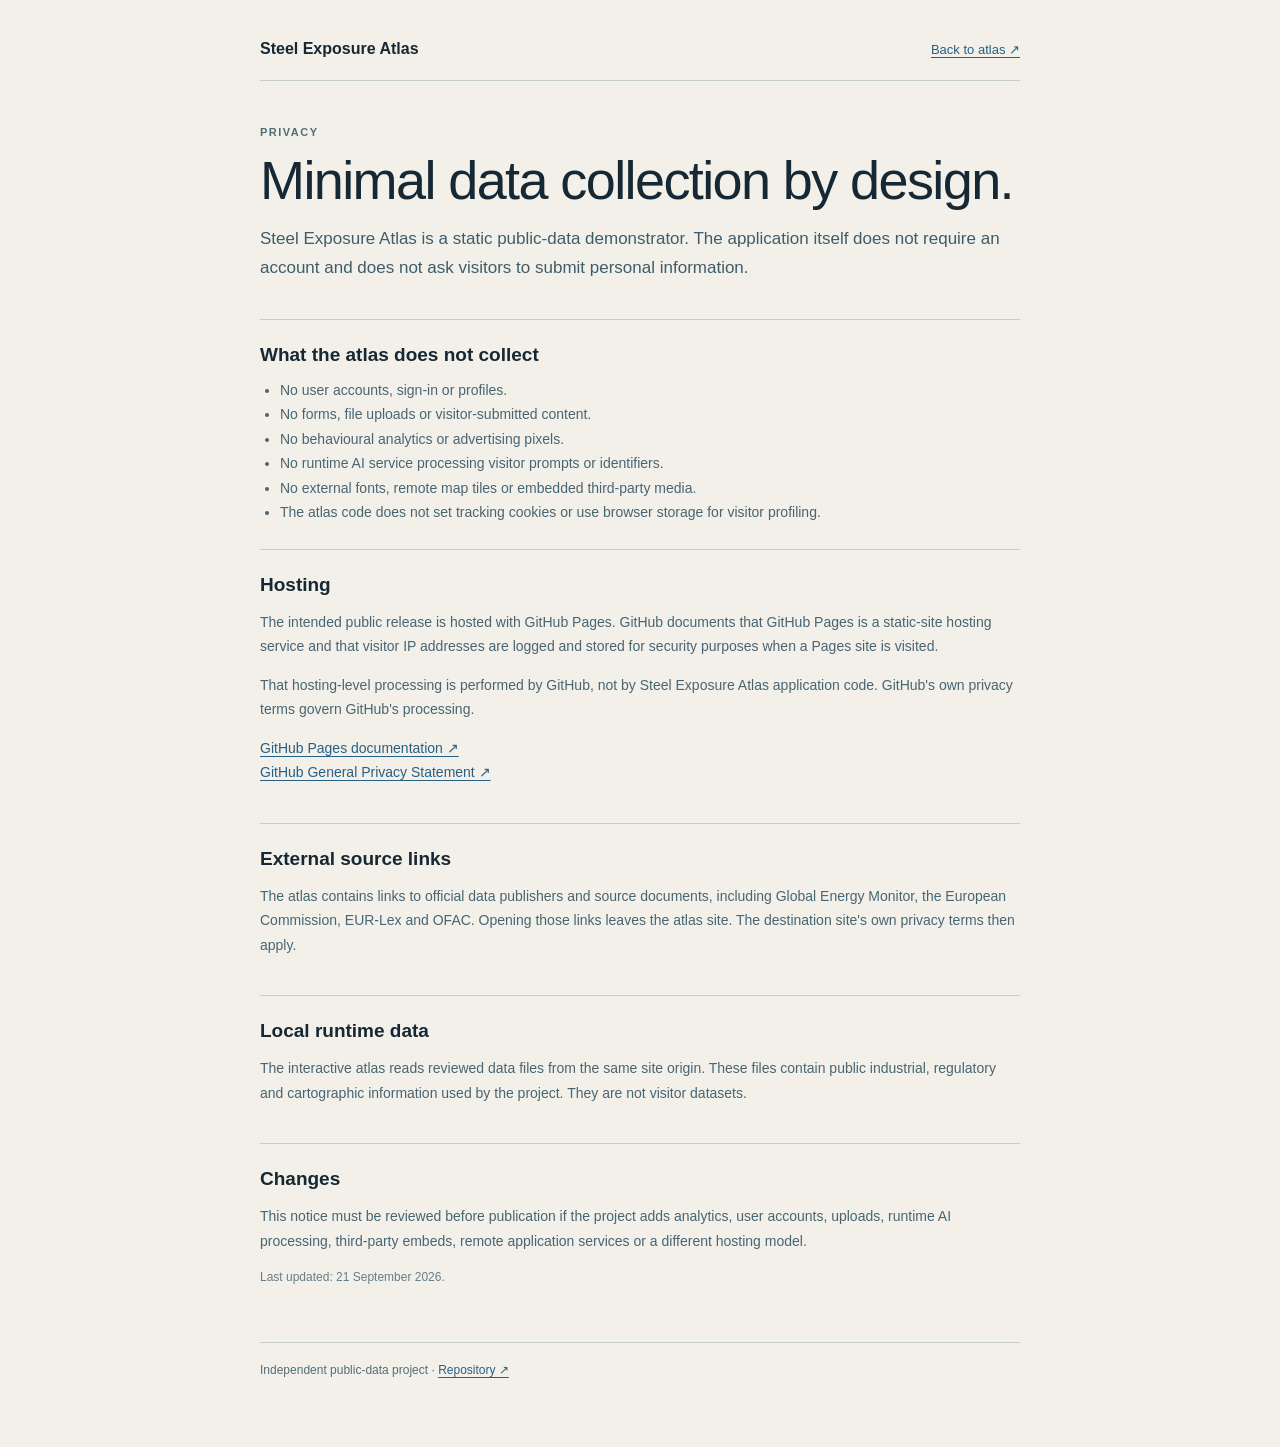
==== privacy.html @ 814336a6 "feat: add public privacy notice" ====
<!doctype html>
<html lang="en">
<head>
  <meta charset="utf-8">
  <meta name="viewport" content="width=device-width,initial-scale=1">
  <meta name="robots" content="noindex,nofollow">
  <meta name="referrer" content="no-referrer">
  <meta http-equiv="Content-Security-Policy" content="default-src 'self'; style-src 'self'; img-src 'none'; connect-src 'none'; font-src 'none'; object-src 'none'; base-uri 'none'; form-action 'none'; frame-ancestors 'none'">
  <title>Privacy · Steel Exposure Atlas</title>
  <meta name="description" content="Privacy information for the Steel Exposure Atlas public-data demonstrator.">
  <link rel="stylesheet" href="./src/privacy.css?v=20260921-1">
</head>
<body>
  <main class="wrap">
    <div class="top">
      <a class="brand" href="./index.html">Steel Exposure Atlas</a>
      <a class="back" href="./index.html">Back to atlas ↗</a>
    </div>

    <p class="eyebrow">PRIVACY</p>
    <h1>Minimal data collection by design.</h1>
    <p class="lead">Steel Exposure Atlas is a static public-data demonstrator. The application itself does not require an account and does not ask visitors to submit personal information.</p>

    <section>
      <h2>What the atlas does not collect</h2>
      <ul>
        <li>No user accounts, sign-in or profiles.</li>
        <li>No forms, file uploads or visitor-submitted content.</li>
        <li>No behavioural analytics or advertising pixels.</li>
        <li>No runtime AI service processing visitor prompts or identifiers.</li>
        <li>No external fonts, remote map tiles or embedded third-party media.</li>
        <li>The atlas code does not set tracking cookies or use browser storage for visitor profiling.</li>
      </ul>
    </section>

    <section>
      <h2>Hosting</h2>
      <p>The intended public release is hosted with GitHub Pages. GitHub documents that GitHub Pages is a static-site hosting service and that visitor IP addresses are logged and stored for security purposes when a Pages site is visited.</p>
      <p>That hosting-level processing is performed by GitHub, not by Steel Exposure Atlas application code. GitHub's own privacy terms govern GitHub's processing.</p>
      <p><a href="https://docs.github.com/en/pages/getting-started-with-github-pages/what-is-github-pages" rel="noreferrer">GitHub Pages documentation ↗</a><br>
      <a href="https://docs.github.com/en/site-policy/privacy-policies/github-general-privacy-statement" rel="noreferrer">GitHub General Privacy Statement ↗</a></p>
    </section>

    <section>
      <h2>External source links</h2>
      <p>The atlas contains links to official data publishers and source documents, including Global Energy Monitor, the European Commission, EUR-Lex and OFAC. Opening those links leaves the atlas site. The destination site's own privacy terms then apply.</p>
    </section>

    <section>
      <h2>Local runtime data</h2>
      <p>The interactive atlas reads reviewed data files from the same site origin. These files contain public industrial, regulatory and cartographic information used by the project. They are not visitor datasets.</p>
    </section>

    <section>
      <h2>Changes</h2>
      <p>This notice must be reviewed before publication if the project adds analytics, user accounts, uploads, runtime AI processing, third-party embeds, remote application services or a different hosting model.</p>
      <p class="note">Last updated: 21 September 2026.</p>
    </section>

    <footer>
      Independent public-data project · <a href="https://github.com/penovx/steel-exposure-atlas" rel="noreferrer">Repository ↗</a>
    </footer>
  </main>
</body>
</html>
---- src/privacy.css ----
:root{
  color-scheme:light;
  --paper:#f2f0e9;
  --ink:#152833;
  --muted:#526d7a;
  --line:#c5cdc8;
  --link:#286083;
  font-family:'Segoe UI Variable','Segoe UI',Arial,sans-serif;
  background:var(--paper);
  color:var(--ink);
}
*{box-sizing:border-box}
body{margin:0;background:var(--paper);color:var(--ink)}
a{color:var(--link);text-underline-offset:3px}
.wrap{width:min(760px,calc(100% - 40px));margin:0 auto;padding:40px 0 70px}
.top{display:flex;justify-content:space-between;align-items:center;gap:20px;padding-bottom:22px;border-bottom:1px solid var(--line)}
.brand{font-weight:650;text-decoration:none;color:var(--ink)}
.back{font-size:13px}
.eyebrow{margin:42px 0 10px;font-size:11px;letter-spacing:1.5px;font-weight:650;color:var(--muted)}
h1{font-size:clamp(34px,6vw,54px);line-height:1.05;letter-spacing:-1.6px;font-weight:520;margin:0 0 16px}
.lead{font-size:17px;line-height:1.7;color:#3f5c6b;margin:0 0 36px}
section{padding:24px 0;border-top:1px solid var(--line)}
h2{font-size:19px;font-weight:620;margin:0 0 12px}
p,li{font-size:14px;line-height:1.75;color:#486573}
ul{padding-left:20px;margin:10px 0 0}
.note{font-size:12px;color:#667d89}
footer{border-top:1px solid var(--line);margin-top:18px;padding-top:20px;font-size:12px;color:var(--muted)}
@media(max-width:560px){.wrap{width:min(100% - 28px,760px);padding-top:24px}.top{align-items:flex-start;flex-direction:column;gap:8px}.eyebrow{margin-top:30px}}
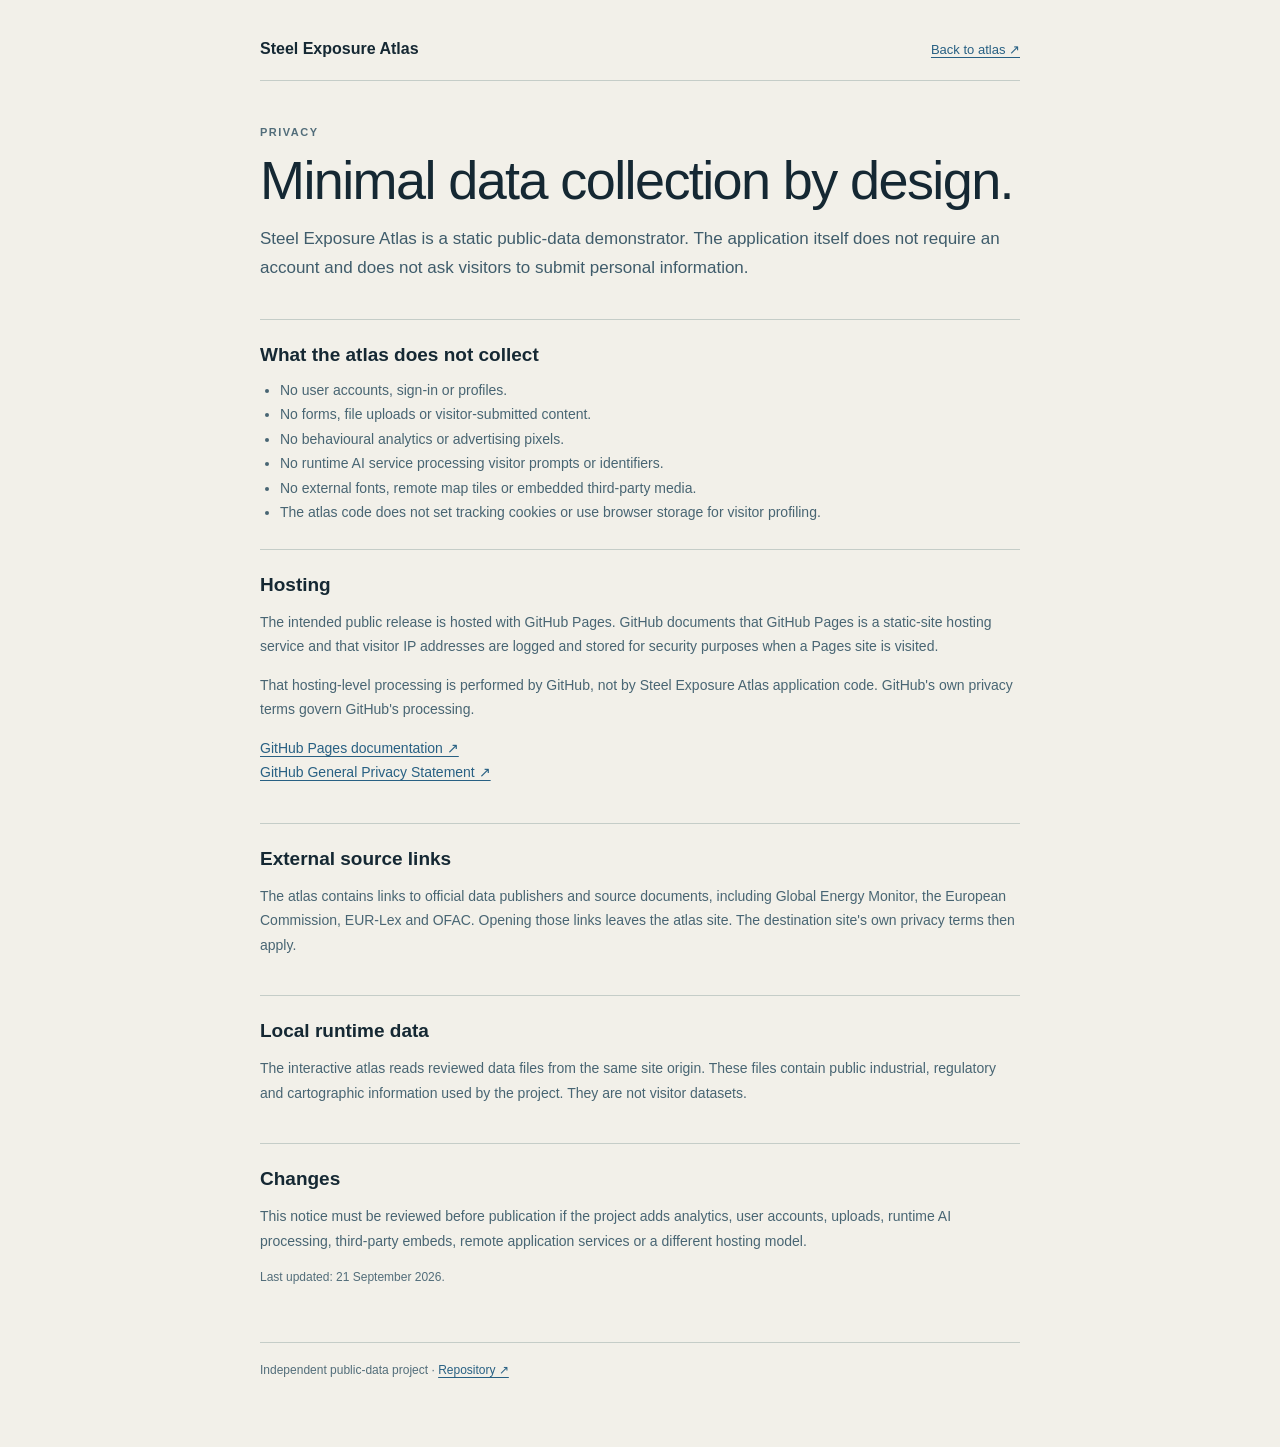
==== commit 9abcade7: "fix: remove unsupported meta CSP directive" ====
--- a/privacy.html
+++ b/privacy.html
@@ -5,7 +5,7 @@
   <meta name="viewport" content="width=device-width,initial-scale=1">
   <meta name="robots" content="noindex,nofollow">
   <meta name="referrer" content="no-referrer">
-  <meta http-equiv="Content-Security-Policy" content="default-src 'self'; style-src 'self'; img-src 'none'; connect-src 'none'; font-src 'none'; object-src 'none'; base-uri 'none'; form-action 'none'; frame-ancestors 'none'">
+  <meta http-equiv="Content-Security-Policy" content="default-src 'self'; style-src 'self'; img-src 'none'; connect-src 'none'; font-src 'none'; object-src 'none'; base-uri 'none'; form-action 'none'">
   <title>Privacy · Steel Exposure Atlas</title>
   <meta name="description" content="Privacy information for the Steel Exposure Atlas public-data demonstrator.">
   <link rel="stylesheet" href="./src/privacy.css?v=20260921-1">
--- a/src/privacy.css
+++ b/src/privacy.css
@@ -23,6 +23,6 @@
 h2{font-size:19px;font-weight:620;margin:0 0 12px}
 p,li{font-size:14px;line-height:1.75;color:#486573}
 ul{padding-left:20px;margin:10px 0 0}
-.note{font-size:12px;color:#667d89}
+.note{font-size:12px;color:var(--muted)}
 footer{border-top:1px solid var(--line);margin-top:18px;padding-top:20px;font-size:12px;color:var(--muted)}
 @media(max-width:560px){.wrap{width:min(100% - 28px,760px);padding-top:24px}.top{align-items:flex-start;flex-direction:column;gap:8px}.eyebrow{margin-top:30px}}
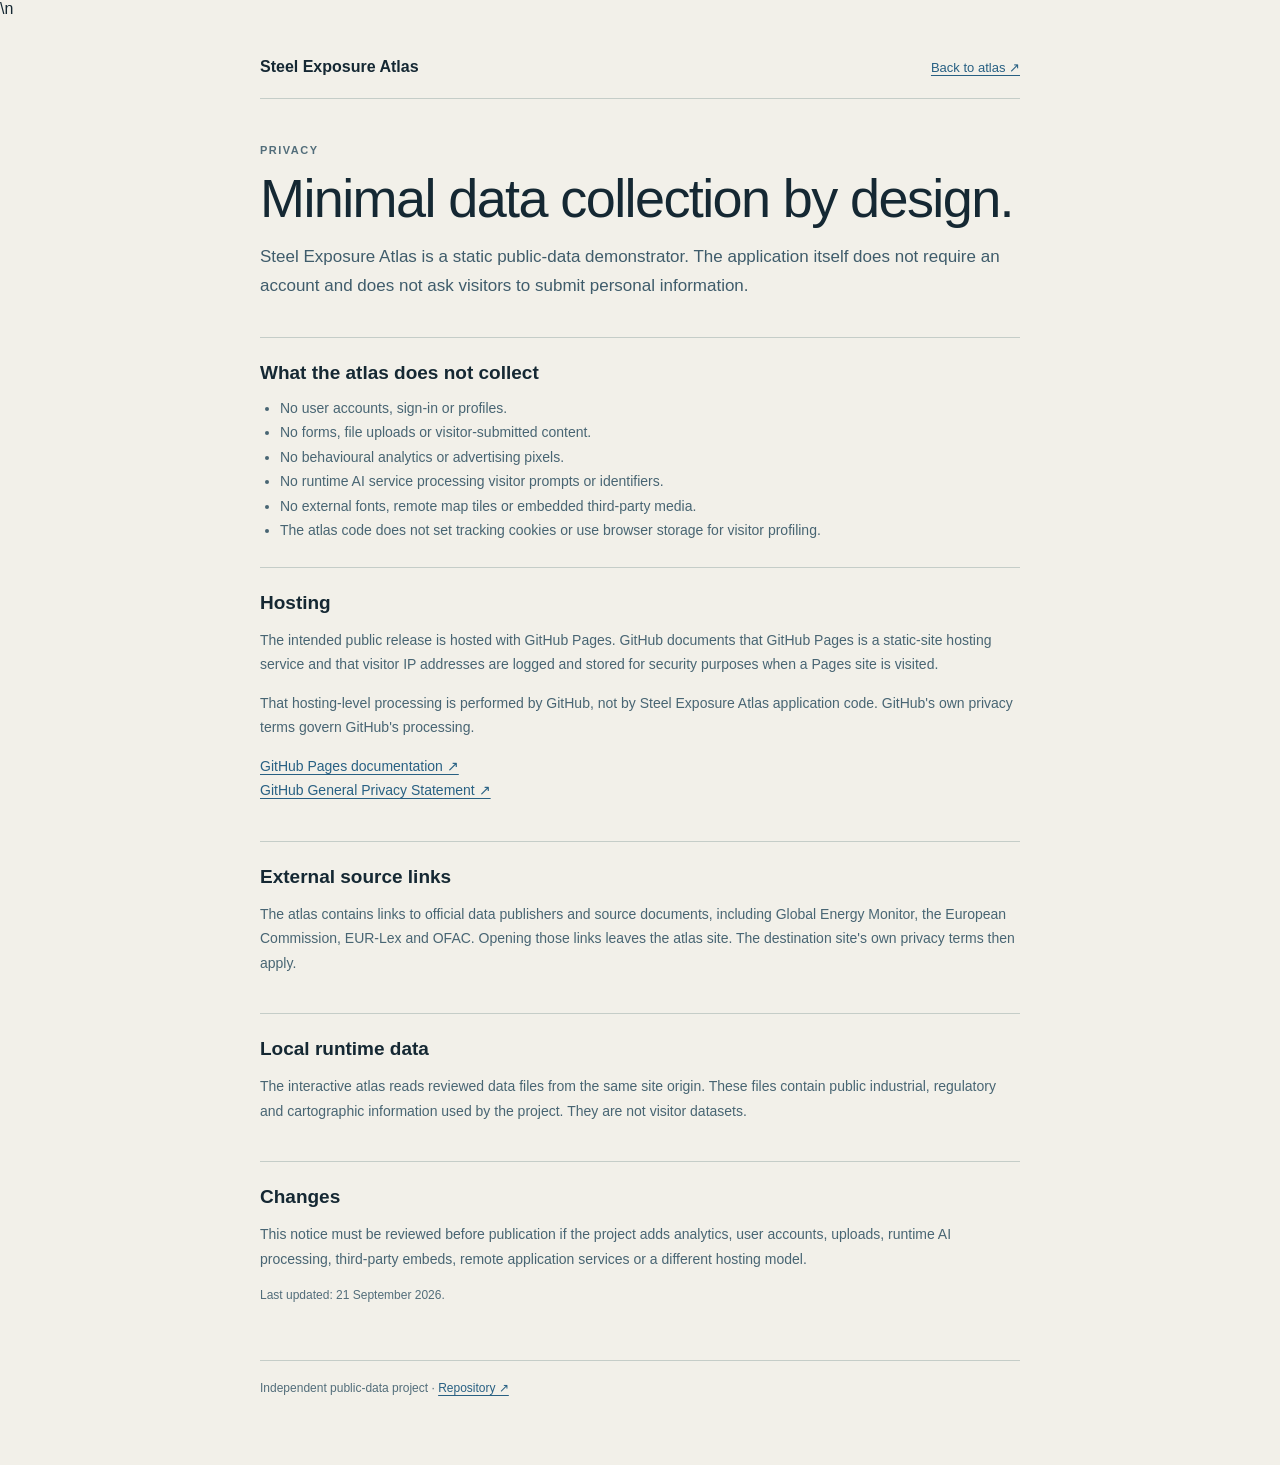
==== commit 4f166417: "release: set privacy canonical metadata" ====
--- a/privacy.html
+++ b/privacy.html
@@ -3,11 +3,11 @@
 <head>
   <meta charset="utf-8">
   <meta name="viewport" content="width=device-width,initial-scale=1">
-  <meta name="robots" content="noindex,nofollow">
+  <meta name="robots" content="noindex,follow">
   <meta name="referrer" content="no-referrer">
   <meta http-equiv="Content-Security-Policy" content="default-src 'self'; style-src 'self'; img-src 'none'; connect-src 'none'; font-src 'none'; object-src 'none'; base-uri 'none'; form-action 'none'">
   <title>Privacy · Steel Exposure Atlas</title>
-  <meta name="description" content="Privacy information for the Steel Exposure Atlas public-data demonstrator.">
+  <meta name="description" content="Privacy information for the Steel Exposure Atlas public-data demonstrator.">\n  <link rel="canonical" href="https://penovx.github.io/steel-exposure-atlas/privacy.html">
   <link rel="stylesheet" href="./src/privacy.css?v=20260921-1">
 </head>
 <body>
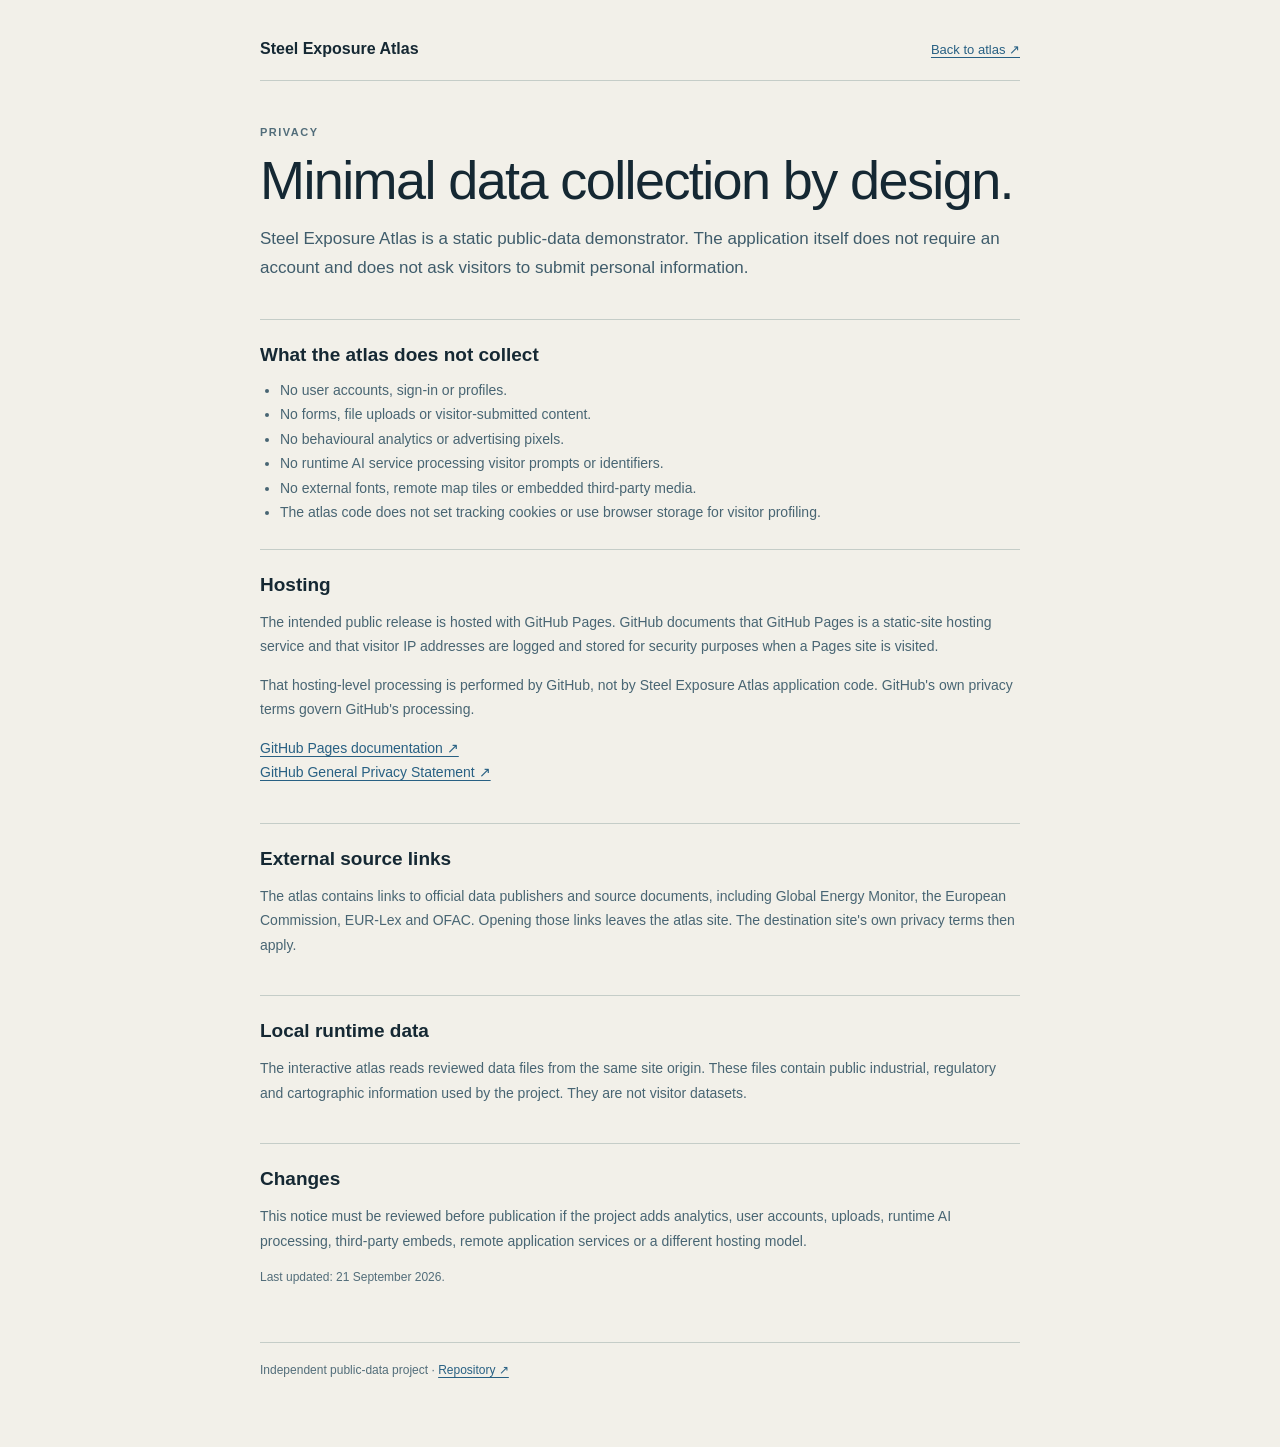
==== commit 286dc099: "fix: normalize privacy metadata markup" ====
--- a/privacy.html
+++ b/privacy.html
@@ -7,7 +7,8 @@
   <meta name="referrer" content="no-referrer">
   <meta http-equiv="Content-Security-Policy" content="default-src 'self'; style-src 'self'; img-src 'none'; connect-src 'none'; font-src 'none'; object-src 'none'; base-uri 'none'; form-action 'none'">
   <title>Privacy · Steel Exposure Atlas</title>
-  <meta name="description" content="Privacy information for the Steel Exposure Atlas public-data demonstrator.">\n  <link rel="canonical" href="https://penovx.github.io/steel-exposure-atlas/privacy.html">
+  <meta name="description" content="Privacy information for the Steel Exposure Atlas public-data demonstrator.">
+  <link rel="canonical" href="https://penovx.github.io/steel-exposure-atlas/privacy.html">
   <link rel="stylesheet" href="./src/privacy.css?v=20260921-1">
 </head>
 <body>
